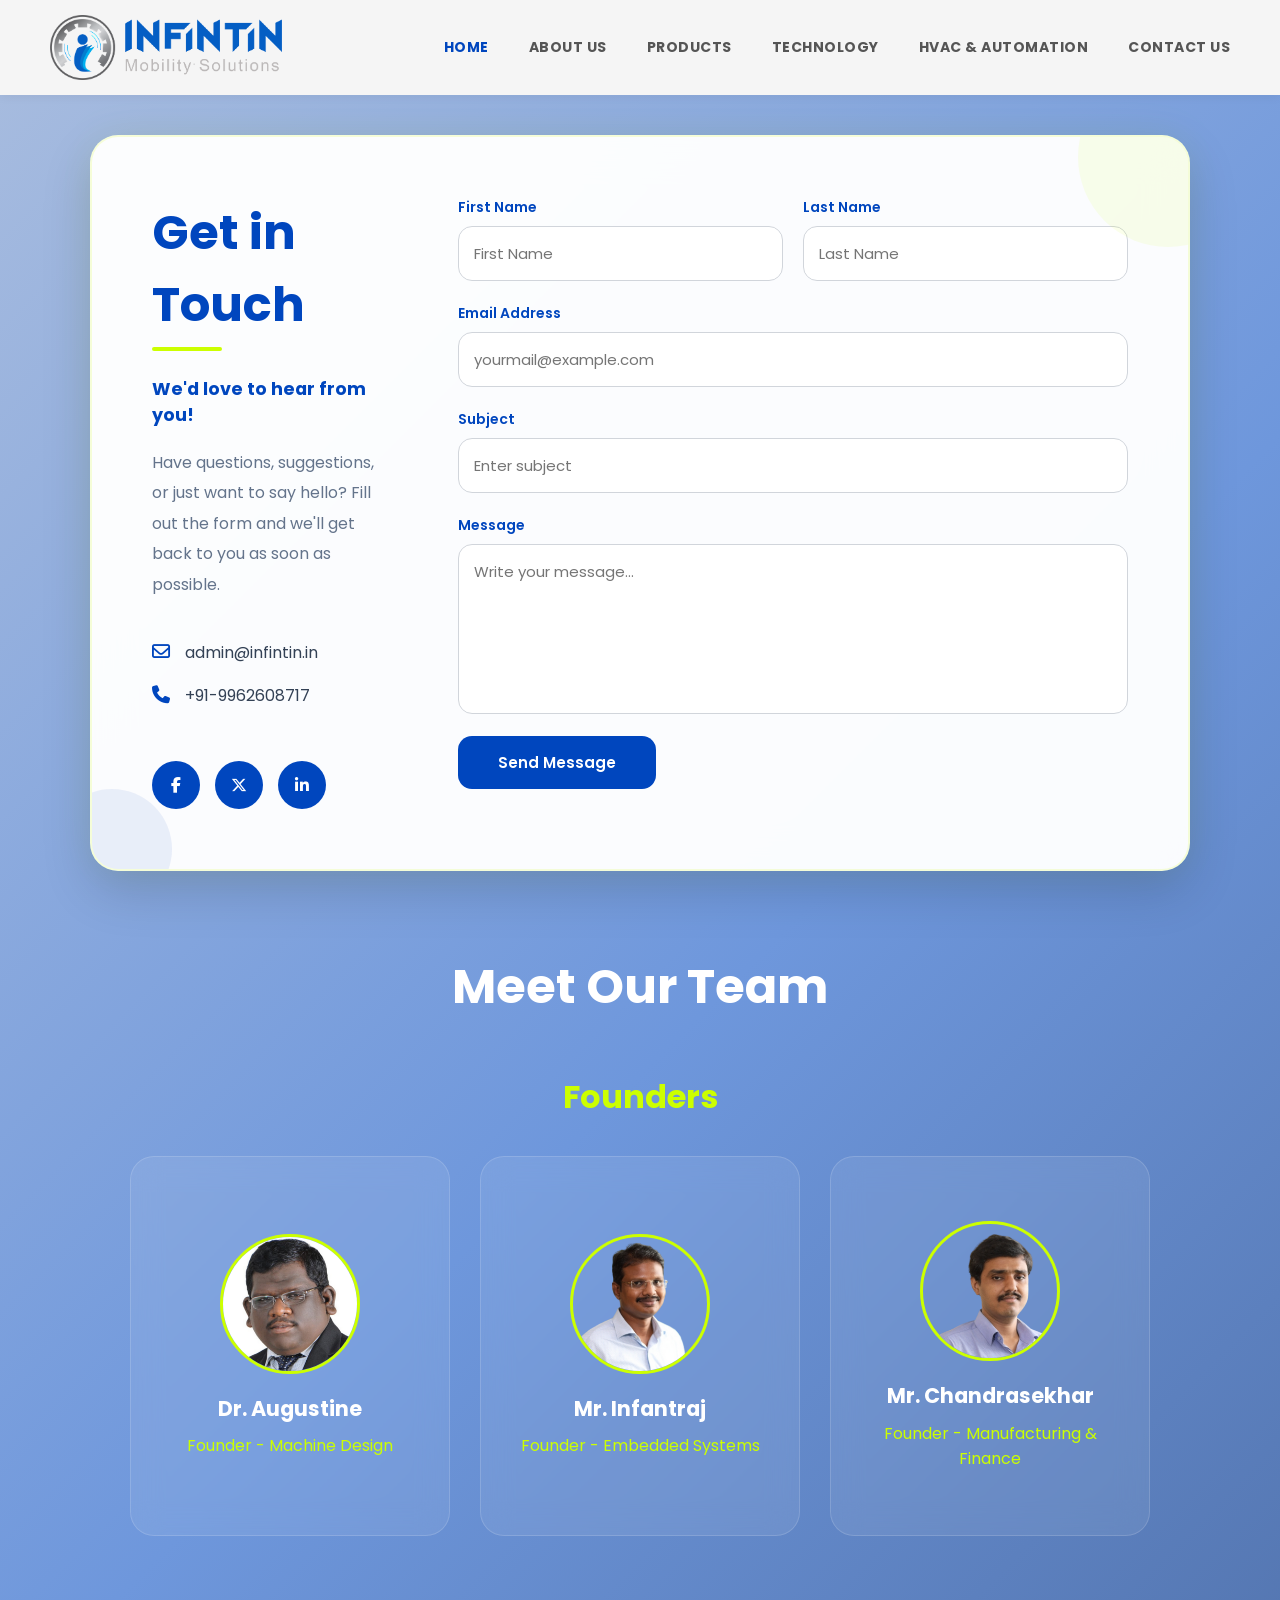
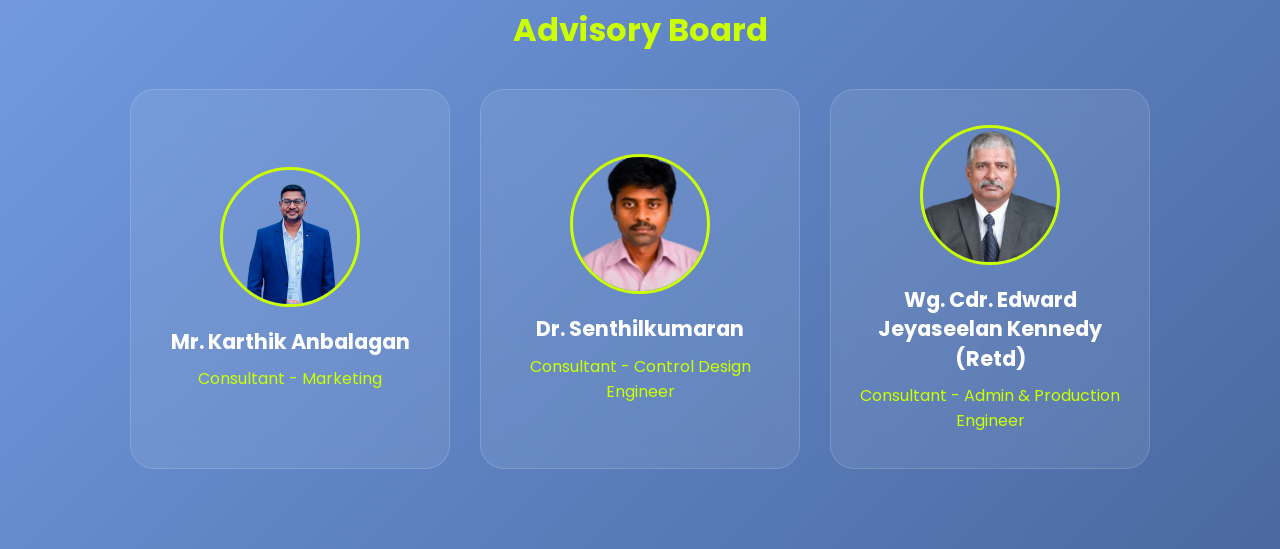
==== contact.html @ 1d56d30c "Update contact.html" ====
<!DOCTYPE html>
<html lang="en">
<head>
    <meta charset="UTF-8">
    <meta name="viewport" content="width=device-width, initial-scale=1.0">
    <title>Contact Us</title>

    <link rel="stylesheet" href="https://cdnjs.cloudflare.com/ajax/libs/font-awesome/6.5.1/css/all.min.css">
    <link rel="stylesheet" href="contact.css">
</head>
<body>

    <header style="position: sticky; top: 0; z-index: 1000; margin-bottom: 0; padding-bottom: 0;">
        <div class="container nav-container">
            <div class="logo">
                <img src="./images/logov1.png" alt="INFINITIN Logo">
            </div>
            <nav>
                <a href="./index.html" class="active">Home</a>
                <a href="index.html#aboutus">About Us</a>
                <a href="index.html#products">Products</a>
                <a href="index.html#tech-edge">Technology</a>
                <a href="./hvac.html">HVAC & Automation</a>
                <a href="./contact.html">Contact Us</a>
            </nav>
        </div>
    </header>

    <section class="contact-section">
        <div class="contact-container">

            <div class="contact-info">
                <h1>Get in Touch</h1>
                <p class="subtitle">We'd love to hear from you!</p>
                <p class="description">
                    Have questions, suggestions, or just want to say hello?
                    Fill out the form and we'll get back to you as soon as possible.
                </p>

                <div class="contact-details">
                    <div class="detail">
                        <i class="fa-regular fa-envelope"></i>
                        <span>admin@infintin.in</span>
                    </div>
                    <div class="detail">
                        <i class="fa-solid fa-phone"></i>
                        <span>+91-9962608717</span>
                    </div>
                </div>

                <div class="social-icons">
                    <a href="#"><i class="fab fa-facebook-f"></i></a>
                    <a href="#"><i class="fab fa-x-twitter"></i></a>
                    <a href="https://www.linkedin.com/company/infintin/"><i class="fab fa-linkedin-in"></i></a>
                </div>
            </div>

            <div class="contact-form">
                <form id="contactForm">
                    <div class="row">
                        <div class="input-group">
                            <label>First Name</label>
                            <input type="text" name="firstName" placeholder="First Name" required>
                        </div>
                        <div class="input-group">
                            <label>Last Name</label>
                            <input type="text" name="lastName" placeholder="Last Name" required>
                        </div>
                    </div>

                    <div class="input-group">
                        <label>Email Address</label>
                        <input type="email" name="email" placeholder="yourmail@example.com" required>
                    </div>

                    <div class="input-group">
                        <label>Subject</label>
                        <input type="text" name="subject" placeholder="Enter subject" required>
                    </div>

                    <div class="input-group">
                        <label>Message</label>
                        <textarea name="message" rows="6" placeholder="Write your message..." required></textarea>
                    </div>

                    <button type="submit" class="btn">
                        Send Message
                    </button>
                </form>
            </div>

        </div>
    </section>

    <section class="team-section">
        <h2 class="team-main-title">Meet Our Team</h2>
        <h3 class="team-subtitle">Founders</h3>

        <div class="team-grid">
            <div class="team-card">
                <div class="card-front">
                    <img src="images/founder1.png" alt="Dr. Augustine">
                    <h3>Dr. Augustine</h3>
                    <p>Founder - Machine Design</p>
                </div>
                <div class="card-back">
                    <h3>Dr. Augustine</h3>
                    <p>
                        He has expertise in Design, development and testing of Switched Reluctance Motor, Structural behavior of electric motor, Thermal behavior of electric motor, Material analysis for electric motor.
                    </p>
                    <a href="https://www.linkedin.com/in/mg-augustine/" class="linkedin-btn" target="_blank">
                        <i class="fab fa-linkedin-in"></i>
                    </a>
                </div>
            </div>

            <div class="team-card">
                <div class="card-front">
                    <img src="images/founder2.png" alt="Mr. Infantraj">
                    <h3>Mr. Infantraj</h3>
                    <p>Founder - Embedded Systems</p>
                </div>
                <div class="card-back">
                    <h3>Mr. Infantraj</h3>
                    <p>
                       He has expertise in Design, development and testing of PM BLDC motor, Modelling and analysis of Fuel cell, Machine learning & Deep learning applications to condition monitoring of electrical motors.
                    </p>
                    <a href="https://www.linkedin.com/in/ainfantraj/" class="linkedin-btn" target="_blank">
                        <i class="fab fa-linkedin-in"></i>
                    </a>
                </div>
            </div>

            <div class="team-card">
                <div class="card-front">
                    <img src="images/founder3.png" alt="Mr. Chandrasekhar">
                    <h3>Mr. Chandrasekhar</h3>
                    <p>Founder - Manufacturing & Finance</p>
                </div>
                <div class="card-back">
                    <h3>Mr. Chandrasekhar</h3>
                    <p>
                        Experience in design of machine components and simulation for structural and thermal analysis. Worked on project management and mechatronics systems.
                    </p>
                    <a href="LINKEDIN_URL_3" class="linkedin-btn" target="_blank">
                        <i class="fab fa-linkedin-in"></i>
                    </a>
                </div>
            </div>
        </div>

        <h3 class="team-subtitle advisory">Advisory Board</h3>

        <div class="team-grid">
            <div class="team-card">
                <div class="card-front">
                    <img src="images/advisor1.png" alt="Mr. Karthik Anbalagan">
                    <h3>Mr. Karthik Anbalagan</h3>
                    <p>Consultant - Marketing</p>
                </div>
                <div class="card-back">
                    <h3>Marketing Expert</h3>
                    <p style="font-size: small;">
                        He is a seasoned marketing strategist with over two decades of experience in helping brands scale through sharp positioning, compelling storytelling, and sales-driven campaigns. With a strong foundation in branding, digital marketing, and go-to-market (GTM) strategy, he has successfully guided startups and established businesses across industries—ranging from FinTech, Manufacturing, to Consumer Goods.
                    </p>
                </div>
            </div>

            <div class="team-card">
                <div class="card-front">
                    <img src="images/advisor2.png" alt="Dr. Senthilkumaran">
                    <h3>Dr. Senthilkumaran</h3>
                    <p>Consultant - Control Design Engineer</p>
                </div>
                <div class="card-back">
                    <h3>Control Systems Specialist</h3>
                    <p>
                        He has expertise in Design, Applied Electronics and System Dynamics for Control, Feedback Control Systems in robotics and autonomous machines. By integrating advanced control mechanisms with real-world engineering challenges, his research drives innovation in automation and intelligent systems.
                    </p>
                </div>
            </div>

            <div class="team-card">
                <div class="card-front">
                    <img src="images/advisor3.png" alt="Wg. Cdr. Edward Jeyaseelan Kennedy">
                    <h3>Wg. Cdr. Edward Jeyaseelan Kennedy (Retd)</h3>
                    <p>Consultant - Admin & Production Engineer</p>
                </div>
                <div class="card-back">
                    <h3>Operations Advisor</h3>
                    <p style="font-size: small;">
                        He Is a graduate in Mechanical Engineering and Post Graduate in Manufacturing Technology. Served in the Indian Airforce for 23 years. An expert in maintenance of MI-8 and MI-17 helicopters and overhaul of aero-engines during which gained expertise in machining, NDT, balancing of rotors, micrometry, thermal spraying, heat treatment, formulation of work packages and records.
                    </p>
                </div>
            </div>
        </div>
    </section>

    <script>
        document.getElementById('contactForm').addEventListener('submit', function(e) {
            e.preventDefault(); // Stop the page from refreshing

            const submitButton = this.querySelector('.btn');
            submitButton.textContent = 'Sending...';
            submitButton.disabled = true;

            const formData = new FormData(this);
            
            // Submits to your verified Formspree ID
            fetch('https://formspree.io/f/mjgdlvep', {
                method: 'POST',
                body: formData,
                headers: {
                    'Accept': 'application/json'
                }
            })
            .then(response => {
                if (response.ok) {
                    alert('Thank you for connecting with us!! Your message has been sent📬');
                    this.reset(); // Clear the form fields upon success
                } else {
                    alert('Oops! There was a problem submitting your form.');
                }
            })
            .catch(error => {
                alert('Network error. Please try again later.');
            })
            .finally(() => {
                submitButton.textContent = 'Send Message';
                submitButton.disabled = false;
            });
        });
    </script>

</body>
</html>
---- contact.css ----
@import url('https://fonts.googleapis.com/css2?family=Poppins:wght@300;400;500;600;700&display=swap');

:root{
    --primary:#0046be;
    --primary-dark:#003799;
    --accent:#ccff00;
    --accent-dark:#b8e600;
    --white:#ffffff;
    --text:#1e293b;
    --muted:#64748b;
}
*{
    margin:0;
    padding:0;
    box-sizing:border-box;
}

html, body{
    width:100%;
    overflow-x:hidden;
}

*{
    margin:0;
    padding:0;
    box-sizing:border-box;
    font-family:'Poppins',sans-serif;
}
/* HEADER */
/* HEADER */

header{
    position:sticky;
    top:0;
    z-index:1000;

    width:100%;
    background:#f5f5f5;

    margin:0;
    padding:0;

    box-shadow:0 2px 10px rgba(0,0,0,0.05);
}

.nav-container{
    width:100%;
    padding:15px 50px;

    display:flex;
    justify-content:space-between;
    align-items:center;
}

.logo img{
    height:65px;
    width:auto;
    display:block;
}

nav{
    display:flex;
    align-items:center;
    gap:40px;
}

nav a{
    text-decoration:none;
    color:#555;
    font-size:14px;
    font-weight:700;
    text-transform:uppercase;
    letter-spacing:0.5px;

    transition:color .3s ease;
}

nav a:hover{
    color:#0046be;
}

nav a.active{
    color:#0046be;
}
/* --- Responsive Layout Adjustments --- */
@media (max-width: 992px) {
    .nav-container {
        flex-direction: column; /* Stacks logo above link menu on mid-size/tablets */
        text-align: center;
        padding: 10px 0;
    }
    nav {
        justify-content: center;
        gap: 15px;
    }

}

@media (max-width: 480px) {
    nav {
        gap: 10px 15px; /* Adds clean spacing block wrap on narrow mobile viewports */
    }
    nav a {
        font-size: 11px; /* Slightly scaled-down link menu items for small devices */
    }
}
body{
    margin:0;
    padding:0;
    min-height:100vh;

    background:
    linear-gradient(
        135deg,
        #9cb3dadd 0%,
        #6e97dc 50%,
        #4a69a0 100%
    );
}

.contact-section{
    padding-top:40px;
    padding-left:40px;
    padding-right:40px;

    width:100%;
    display:flex;
    justify-content:center;
}

.contact-container{
    width:1100px;
    padding:60px;
    display:flex;
    gap:70px;

    position:relative;
    overflow:hidden;

    background:rgba(255,255,255,0.97);
    backdrop-filter:blur(20px);

    border-radius:28px;
    border:2px solid rgba(204,255,0,0.15);

    box-shadow:
    0 20px 50px rgba(0,0,0,0.15),
    0 0 40px rgba(204,255,0,0.08);

    transition:all .4s ease;
}

.contact-container:hover{
    transform:translateY(-8px);

    box-shadow:
    0 30px 60px rgba(0,0,0,0.18),
    0 0 60px rgba(204,255,0,0.25);
}

/* Decorative circles */

.contact-container::before{
    content:'';
    position:absolute;

    width:180px;
    height:180px;

    background:var(--accent);
    border-radius:50%;

    top:-70px;
    right:-70px;

    opacity:.08;
}

.contact-container::after{
    content:'';
    position:absolute;

    width:120px;
    height:120px;

    background:var(--primary);
    border-radius:50%;

    bottom:-40px;
    left:-40px;

    opacity:.08;
}

.contact-info{
    flex:1;
    display:flex;
    flex-direction:column;
    justify-content:center;
}

.contact-info h1{
    font-size:3rem;
    color:var(--primary);
    margin-bottom:15px;
    position:relative;
    width:fit-content;
    transition:.4s;
}

.contact-info h1::after{
    content:'';
    position:absolute;
    left:0;
    bottom:-10px;

    width:70px;
    height:4px;

    border-radius:50px;
    background:var(--accent);

    transition:.4s;
}

.contact-info h1:hover{
    text-shadow:
    0 0 15px rgba(204,255,0,.5);
}

.contact-info h1:hover::after{
    width:130px;
}

.subtitle{
    margin-top:20px;
    margin-bottom:20px;

    color:var(--primary);
    font-size:1.1rem;
    font-weight:700;
}

.description{
    color:var(--muted);
    line-height:1.9;
    max-width:360px;
}

.contact-details{
    margin-top:40px;
}

.detail{
    display:flex;
    align-items:center;
    gap:15px;
    margin-bottom:18px;
    color:#334155;
}

.detail i{
    color:var(--primary);
    font-size:18px;
    transition:.3s;
}

.detail:hover i{
    color:var(--accent);
    transform:scale(1.2);
}

.social-icons{
    display:flex;
    gap:15px;
    margin-top:35px;
}

.social-icons a{
    width:48px;
    height:48px;

    display:flex;
    align-items:center;
    justify-content:center;

    text-decoration:none;

    background:var(--primary);
    color:white;

    border-radius:50%;

    transition:all .4s ease;
}

.social-icons a:hover{
    background:var(--accent);
    color:var(--primary);

    transform:
    translateY(-8px)
    rotate(360deg)
    scale(1.15);

    box-shadow:
    0 10px 25px rgba(204,255,0,.5);
}

.contact-form{
    flex:1.2;
}

.row{
    display:flex;
    gap:20px;
}

.input-group{
    display:flex;
    flex-direction:column;
    width:100%;
    margin-bottom:22px;
}

.input-group label{
    margin-bottom:8px;
    color:var(--primary);
    font-size:14px;
    font-weight:600;
}

.input-group input,
.input-group textarea{
    padding:15px;
    border:1px solid #d1d5db;
    border-radius:14px;

    background:white;

    font-size:15px;

    transition:.3s;
}

.input-group input:hover,
.input-group textarea:hover{
    border-color:var(--primary);
}

.input-group input:focus,
.input-group textarea:focus{
    outline:none;

    border-color:var(--accent);

    box-shadow:
    0 0 0 4px rgba(204,255,0,.25),
    0 8px 20px rgba(0,70,190,.12);
}

textarea{
    resize:none;
}

.btn{
    position:relative;
    overflow:hidden;

    padding:15px 40px;

    border:none;
    border-radius:14px;

    background:var(--primary);
    color:white;

    font-size:15px;
    font-weight:600;

    cursor:pointer;

    transition:.4s;
}

.btn::before{
    content:'';
    position:absolute;

    top:0;
    left:-100%;

    width:100%;
    height:100%;

    background:
    linear-gradient(
        90deg,
        transparent,
        rgba(255,255,255,.4),
        transparent
    );

    transition:.6s;
}

.btn:hover::before{
    left:100%;
}

.btn:hover{
    background:var(--primary-dark);

    transform:translateY(-4px);

    box-shadow:
    0 15px 30px rgba(0,70,190,.4),
    0 0 25px rgba(204,255,0,.35);
}

@media(max-width:900px){

    .contact-container{
        flex-direction:column;
        padding:35px;
    }

    .row{
        flex-direction:column;
        gap:0;
    }

    .contact-info h1{
        font-size:2.3rem;
    }
}
/* TEAM SECTION */

.team-section{
    width:1100px;
    margin:80px auto;
    padding-left:40px;
    padding-right:40px;
}

.team-main-title{
    text-align:center;
    color:white;
    font-size:3rem;
    margin-bottom:50px;
}

.team-subtitle{
    text-align:center;
    color:#ccff00;
    font-size:2rem;
    margin-bottom:35px;
}

.advisory{
    margin-top:70px;
}

.team-grid{
    display:grid;
    grid-template-columns:repeat(3,1fr);
    gap:30px;
}

.team-card{
    position:relative;
    height:380px;
    border-radius:24px;
    overflow:hidden;

    background:rgba(255,255,255,0.08);
    backdrop-filter:blur(15px);

    border:1px solid rgba(255,255,255,0.15);

    transition:0.4s ease;
}

.team-card:hover{
    transform:translateY(-10px);

    box-shadow:
    0 15px 35px rgba(0,70,190,0.35),
    0 0 30px rgba(204,255,0,0.2);
}

.card-front{
    height:100%;
    display:flex;
    flex-direction:column;
    justify-content:center;
    align-items:center;
    text-align:center;
    padding:25px;
}

.card-front img{
    width:140px;
    height:140px;
    object-fit:cover;
    border-radius:50%;
    border:3px solid #ccff00;
    margin-bottom:20px;
}

.card-front h3{
    color:white;
    font-size:1.3rem;
    margin-bottom:10px;
    line-height:1.4;
}

.card-front p{
    color:#ccff00;
    font-size:1rem;
}

.card-back{
    position:absolute;
    left:0;
    right:0;
    bottom:-100%;

    height:100%;
    padding:30px;

    background:rgba(0,70,190,0.96);

    display:flex;
    flex-direction:column;
    justify-content:center;
    align-items:center;

    text-align:center;

    transition:0.4s ease;
}

.team-card:hover .card-back{
    bottom:0;
}

.card-back h3{
    color:#ccff00;
    margin-bottom:15px;
}

.card-back p{
    color:white;
    line-height:1.7;
}

@media(max-width:1200px){

    .team-section{
        width:90%;
    }

    .team-grid{
        grid-template-columns:repeat(2,1fr);
    }
}

@media(max-width:768px){

    .team-grid{
        grid-template-columns:1fr;
    }

    .team-main-title{
        font-size:2.2rem;
    }

    .team-subtitle{
        font-size:1.5rem;
    }
}
.linkedin-btn{
    margin-top:20px;

    width:45px;
    height:45px;

    display:flex;
    align-items:center;
    justify-content:center;

    border-radius:50%;

    background:#ccff00;
    color:#0046be;

    text-decoration:none;

    transition:all .3s ease;
}

.linkedin-btn i{
    font-size:1.1rem;
}

.linkedin-btn:hover{
    transform:translateY(-4px) scale(1.1);

    background:white;

    box-shadow:
        0 0 20px rgba(204,255,0,.6),
        0 0 35px rgba(204,255,0,.3);
}
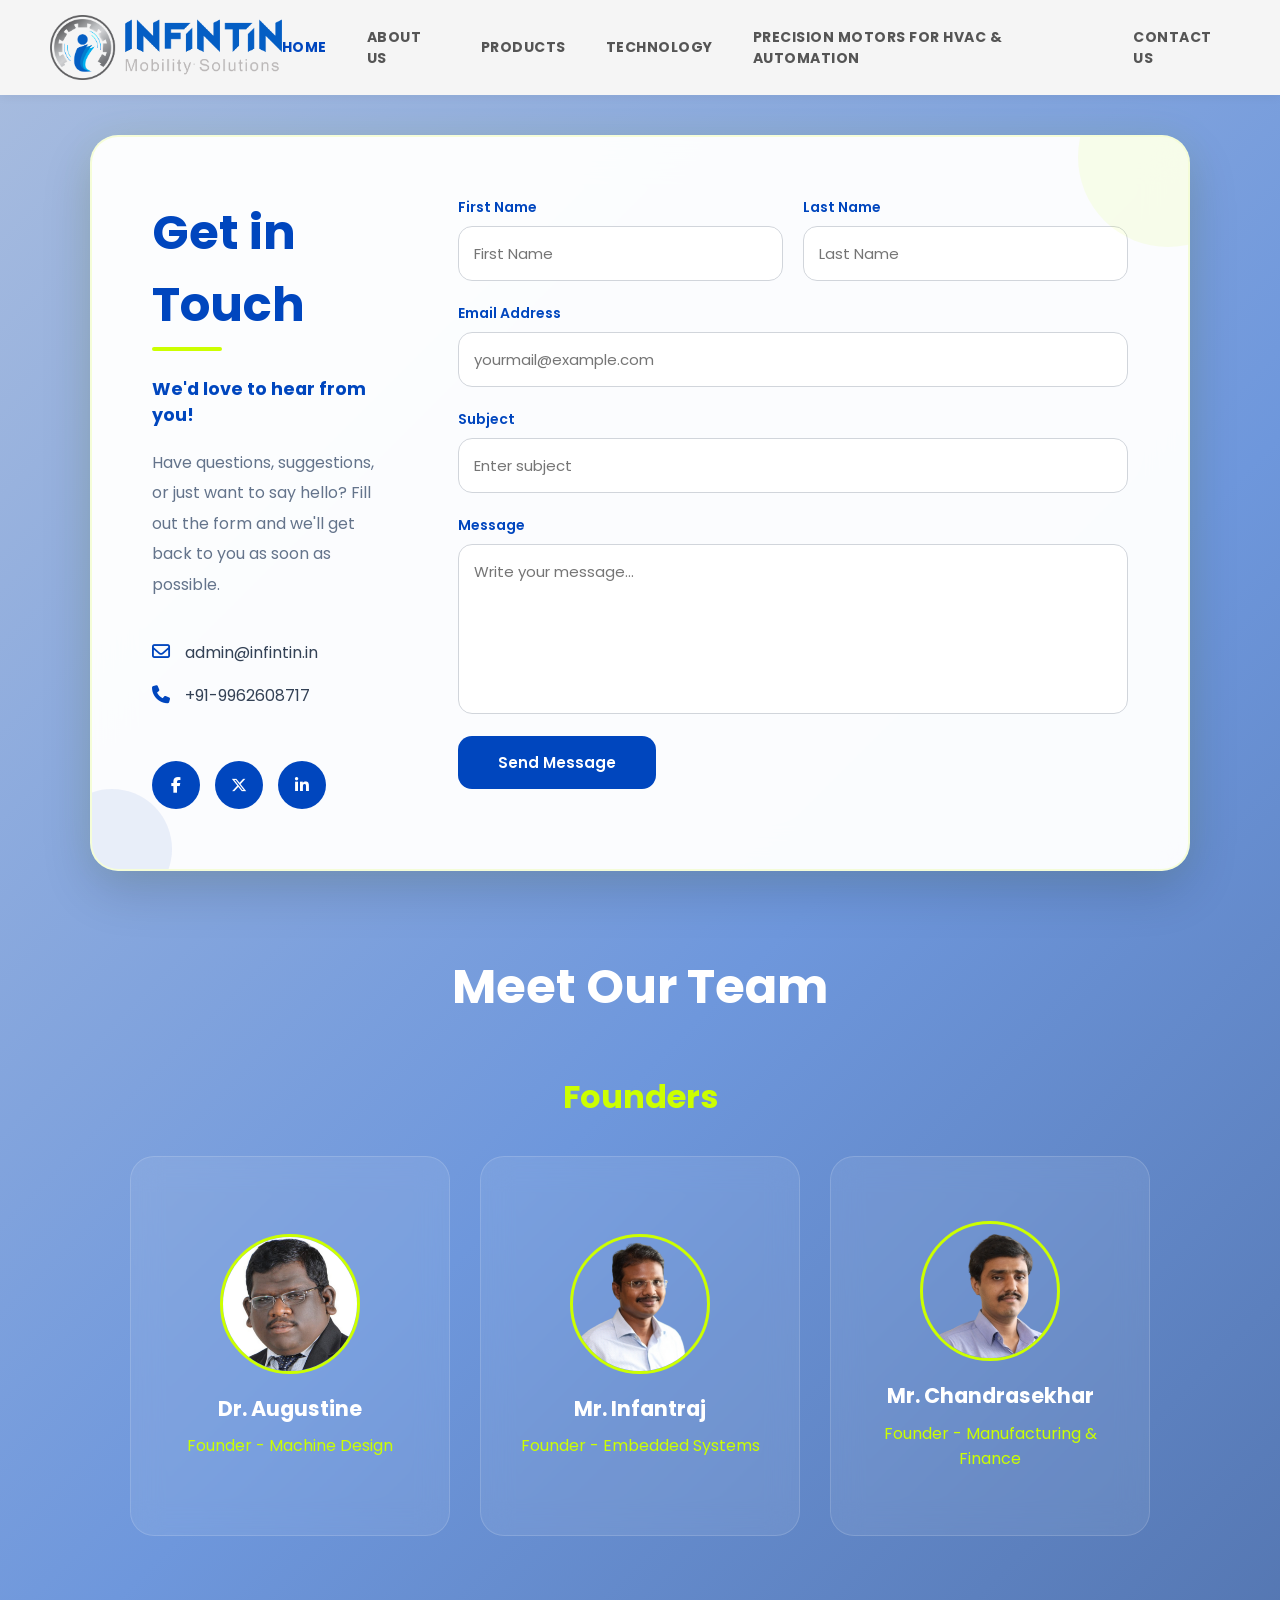
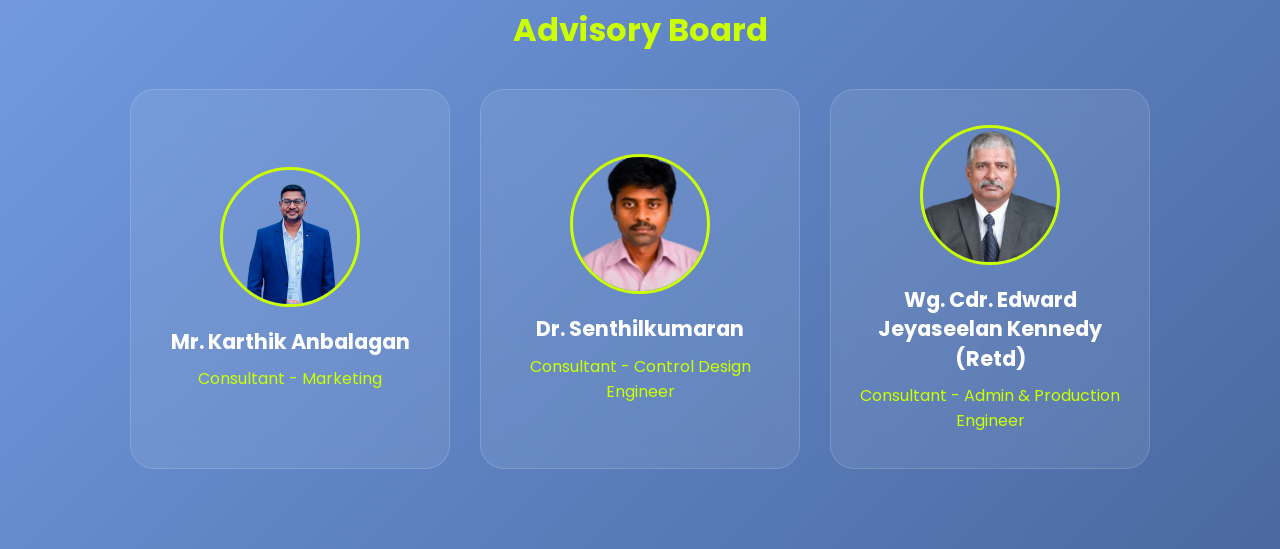
==== commit dc87a41d: "Update contact.html" ====
--- a/contact.html
+++ b/contact.html
@@ -20,7 +20,7 @@
                 <a href="index.html#aboutus">About Us</a>
                 <a href="index.html#products">Products</a>
                 <a href="index.html#tech-edge">Technology</a>
-                <a href="./hvac.html">HVAC & Automation</a>
+                <a href="./hvac.html">Precision Motors for HVAC & Automation</a>
                 <a href="./contact.html">Contact Us</a>
             </nav>
         </div>
--- a/contact.css
+++ b/contact.css
@@ -9,11 +9,6 @@
     --text:#1e293b;
     --muted:#64748b;
 }
-*{
-    margin:0;
-    padding:0;
-    box-sizing:border-box;
-}
 
 html, body{
     width:100%;
@@ -27,6 +22,8 @@
     font-family:'Poppins',sans-serif;
 }
 /* HEADER */
+/* HEADER */
+
 /* HEADER */
 
 header{
@@ -82,26 +79,36 @@
 nav a.active{
     color:#0046be;
 }
-/* --- Responsive Layout Adjustments --- */
-@media (max-width: 992px) {
-    .nav-container {
-        flex-direction: column; /* Stacks logo above link menu on mid-size/tablets */
+@media (max-width: 992px){
+
+    .nav-container{
+        flex-direction: column;
+        align-items: center;
+        padding: 20px 15px;
+    }
+
+    .logo{
+        margin-bottom: 15px;
+    }
+
+    .logo img{
+        height: auto;
+        max-width: 320px;
+        width: 100%;
+    }
+
+    nav{
+        display: flex;
+        flex-wrap: wrap;
+        justify-content: center;
+        gap: 15px 25px;
+        max-width: 500px;
+    }
+
+    nav a{
+        width: auto; /* Remove the 30% width */
         text-align: center;
-        padding: 10px 0;
-    }
-    nav {
-        justify-content: center;
-        gap: 15px;
-    }
-
-}
-
-@media (max-width: 480px) {
-    nav {
-        gap: 10px 15px; /* Adds clean spacing block wrap on narrow mobile viewports */
-    }
-    nav a {
-        font-size: 11px; /* Slightly scaled-down link menu items for small devices */
+        font-size: 10px;
     }
 }
 body{
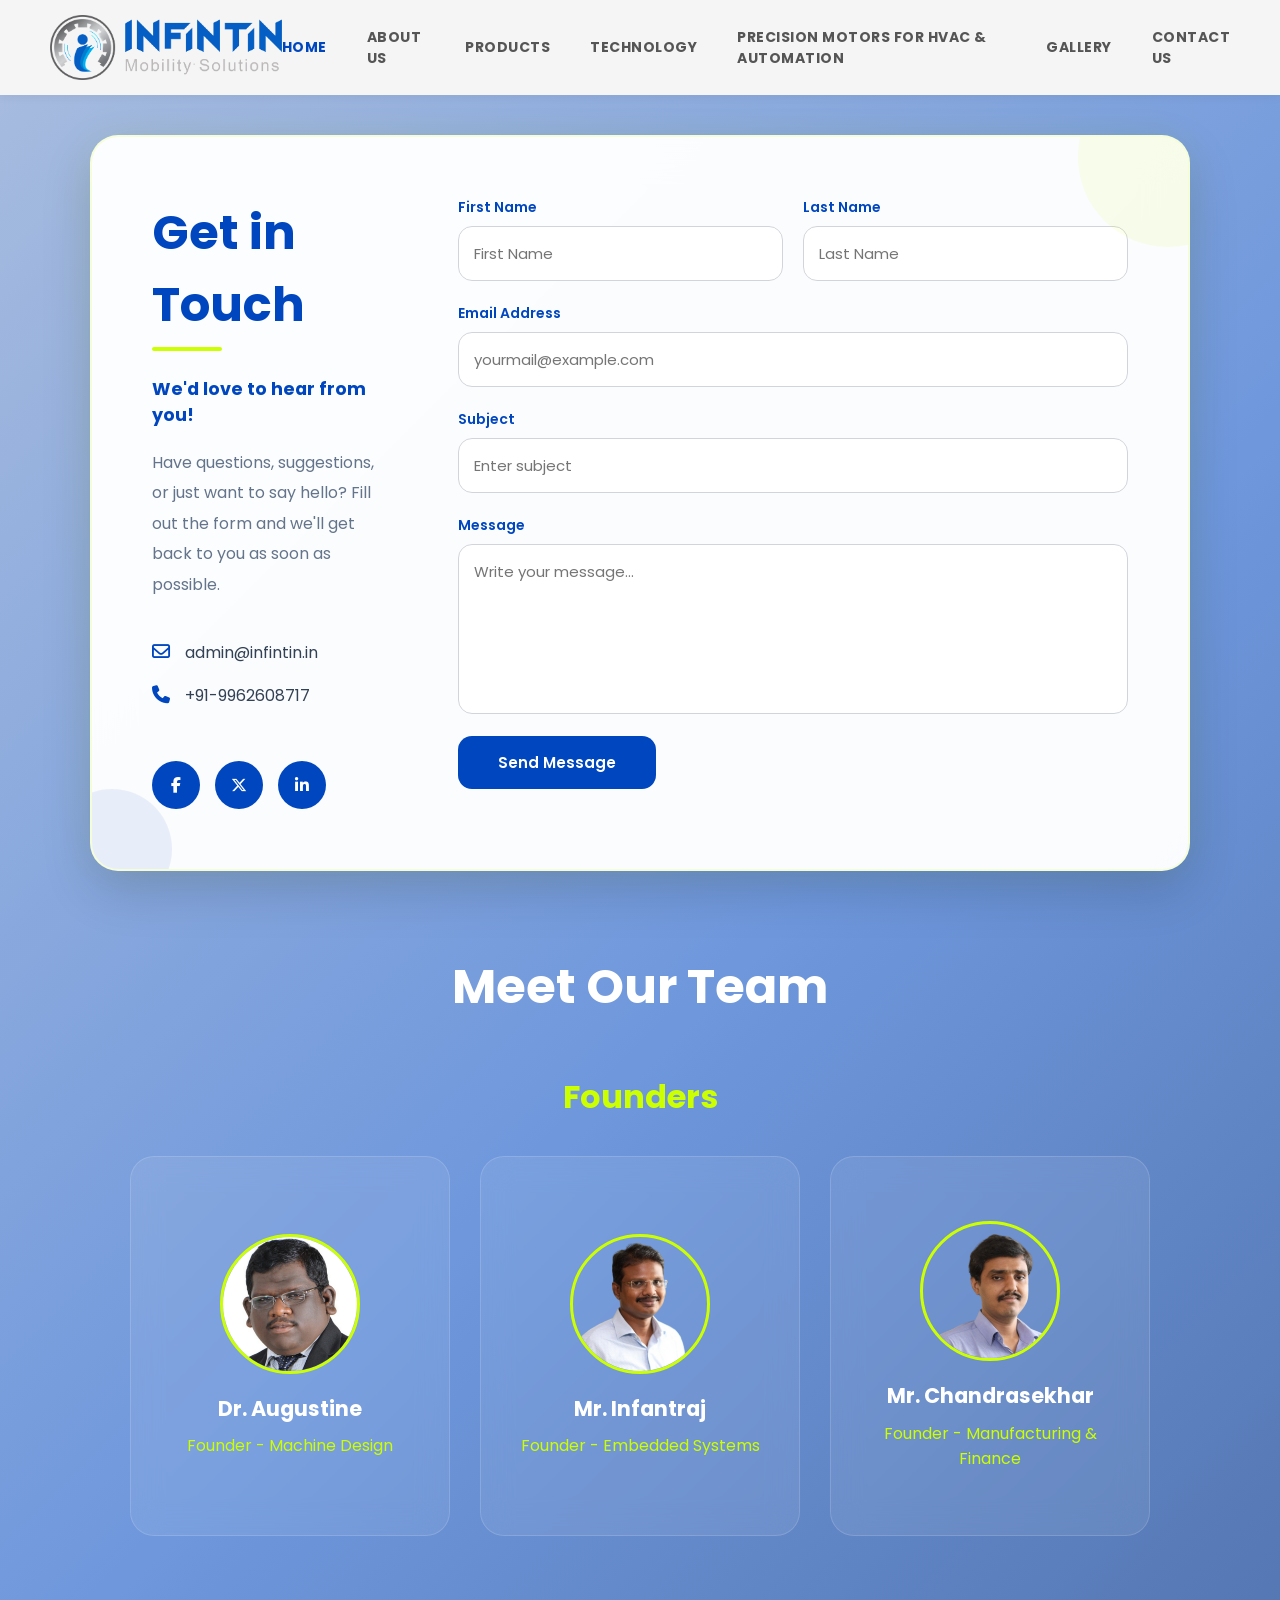
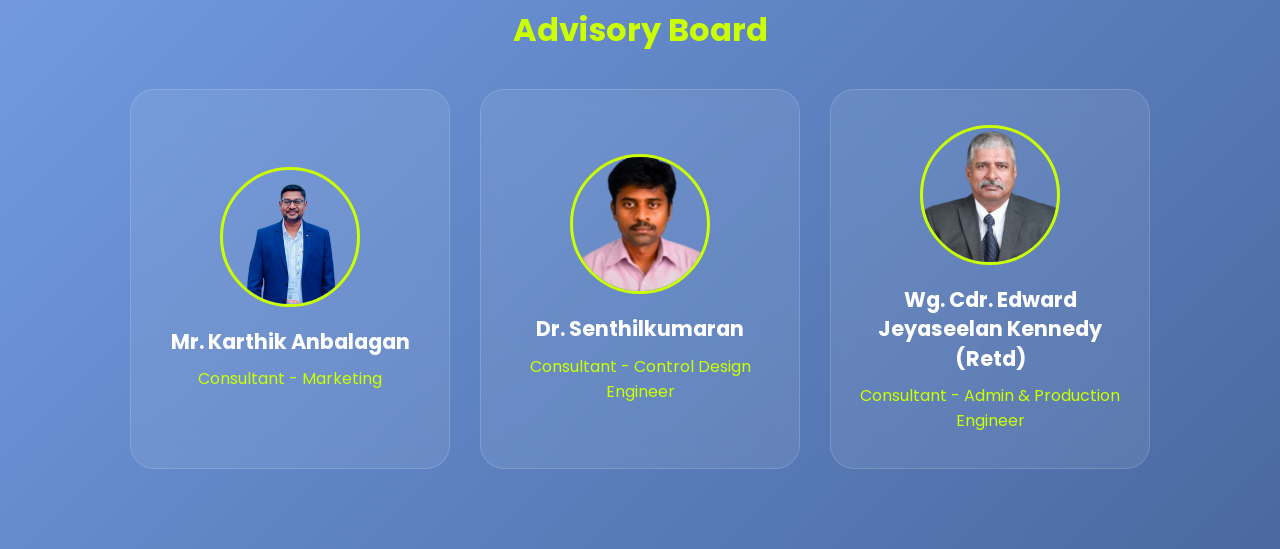
==== commit f3079be6: "gallery added" ====
--- a/contact.html
+++ b/contact.html
@@ -21,6 +21,7 @@
                 <a href="index.html#products">Products</a>
                 <a href="index.html#tech-edge">Technology</a>
                 <a href="./hvac.html">Precision Motors for HVAC & Automation</a>
+                 <a href="./gallery.html">Gallery</a>
                 <a href="./contact.html">Contact Us</a>
             </nav>
         </div>
@@ -142,7 +143,7 @@
                     <p>
                         Experience in design of machine components and simulation for structural and thermal analysis. Worked on project management and mechatronics systems.
                     </p>
-                    <a href="LINKEDIN_URL_3" class="linkedin-btn" target="_blank">
+                    <a href="https://www.linkedin.com/in/chandrasekhar-p-5a9a82227/" class="linkedin-btn" target="_blank">
                         <i class="fab fa-linkedin-in"></i>
                     </a>
                 </div>
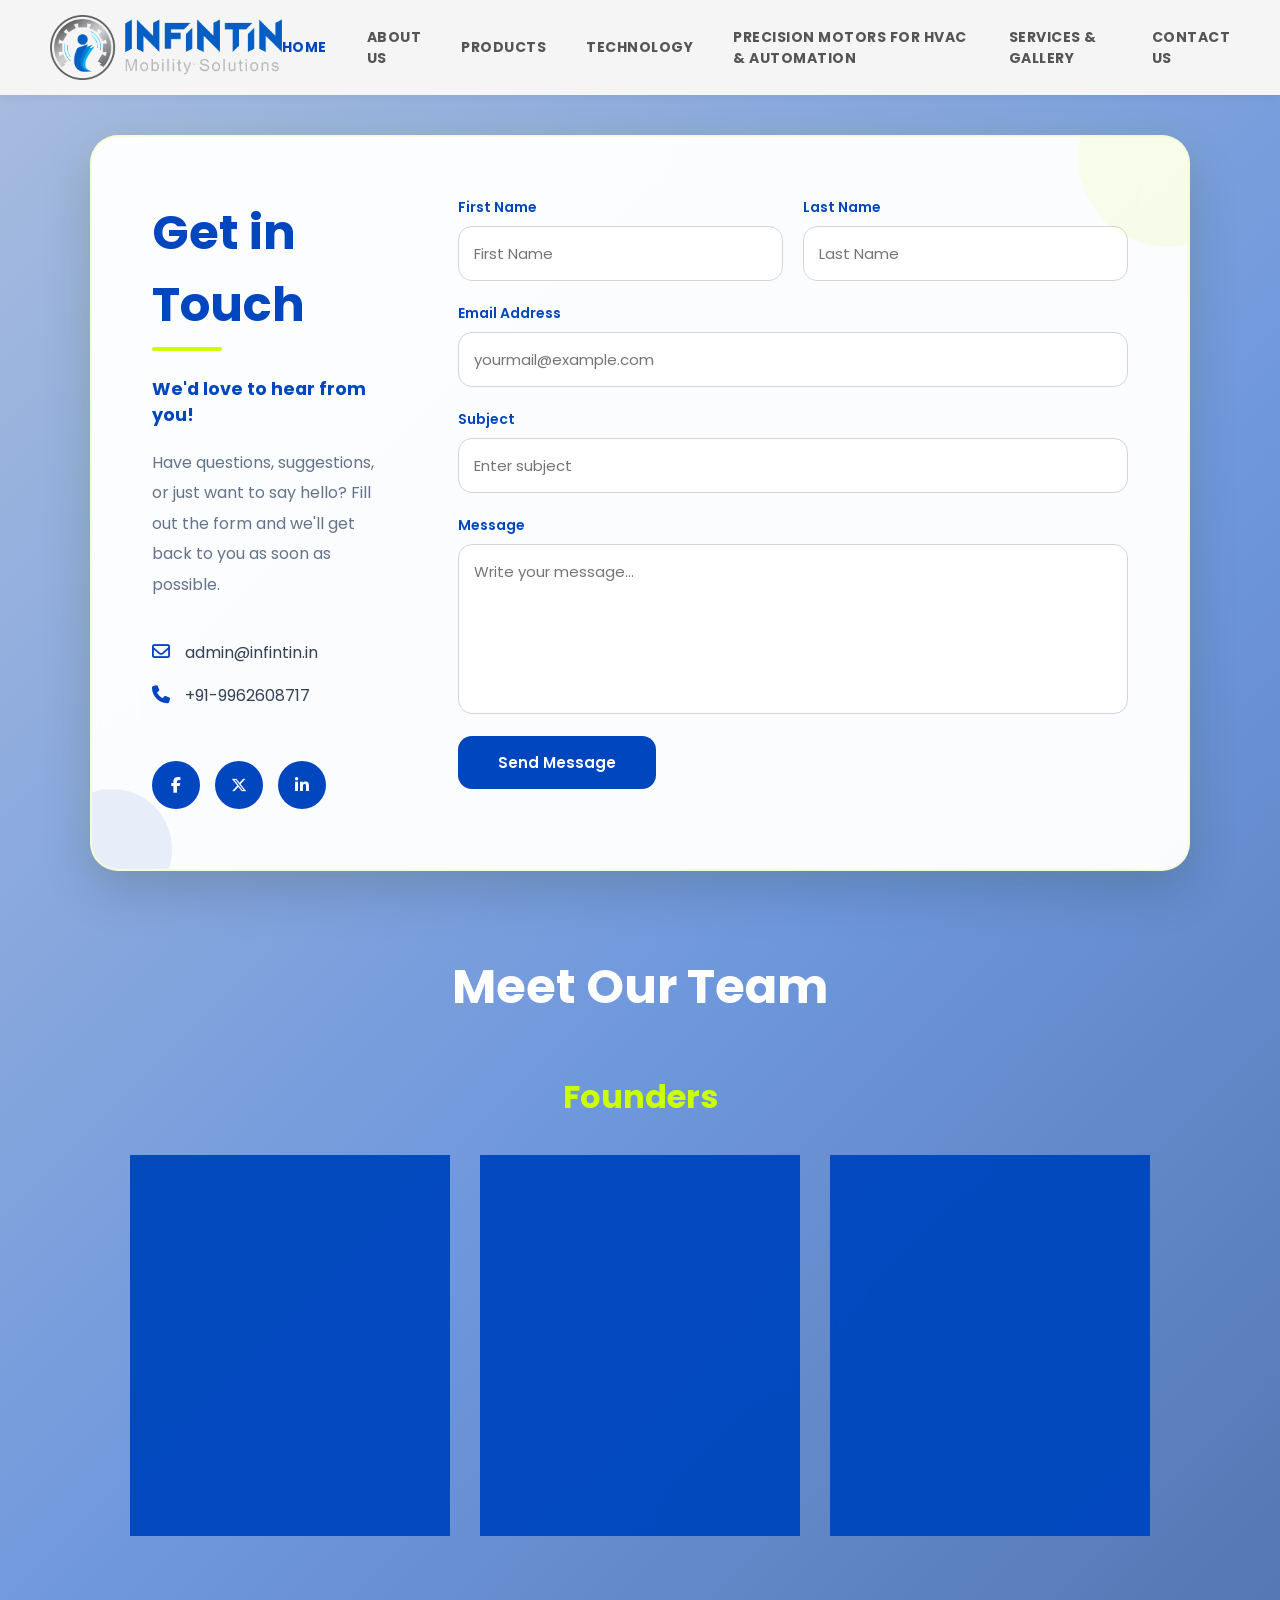
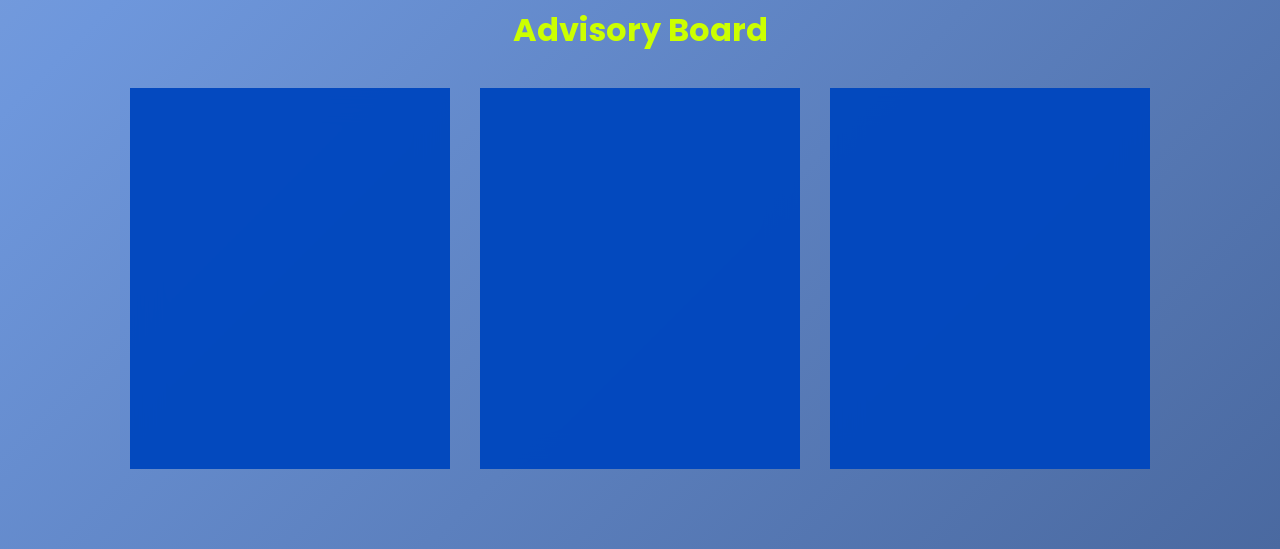
==== commit c3474204: "services added" ====
--- a/contact.html
+++ b/contact.html
@@ -21,7 +21,7 @@
                 <a href="index.html#products">Products</a>
                 <a href="index.html#tech-edge">Technology</a>
                 <a href="./hvac.html">Precision Motors for HVAC & Automation</a>
-                 <a href="./gallery.html">Gallery</a>
+                 <a href="./gallery.html">Services & Gallery</a>
                 <a href="./contact.html">Contact Us</a>
             </nav>
         </div>
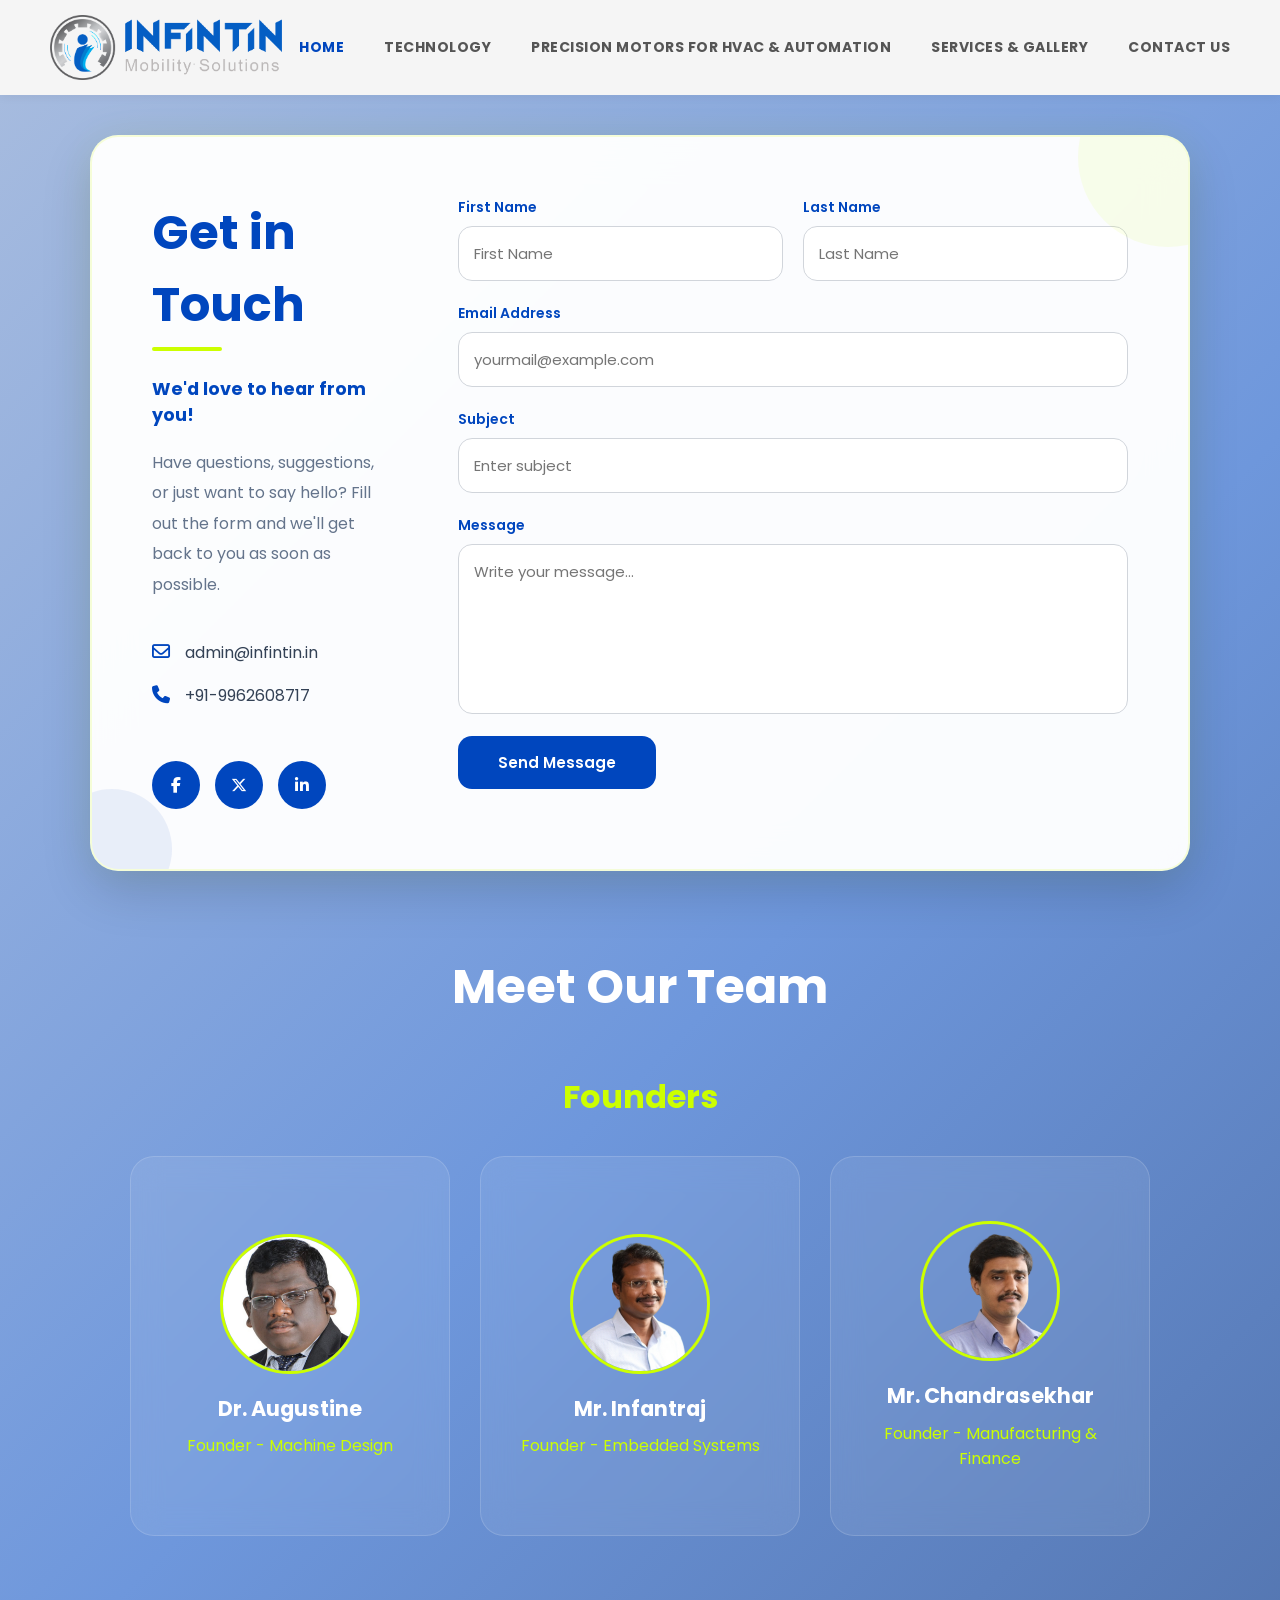
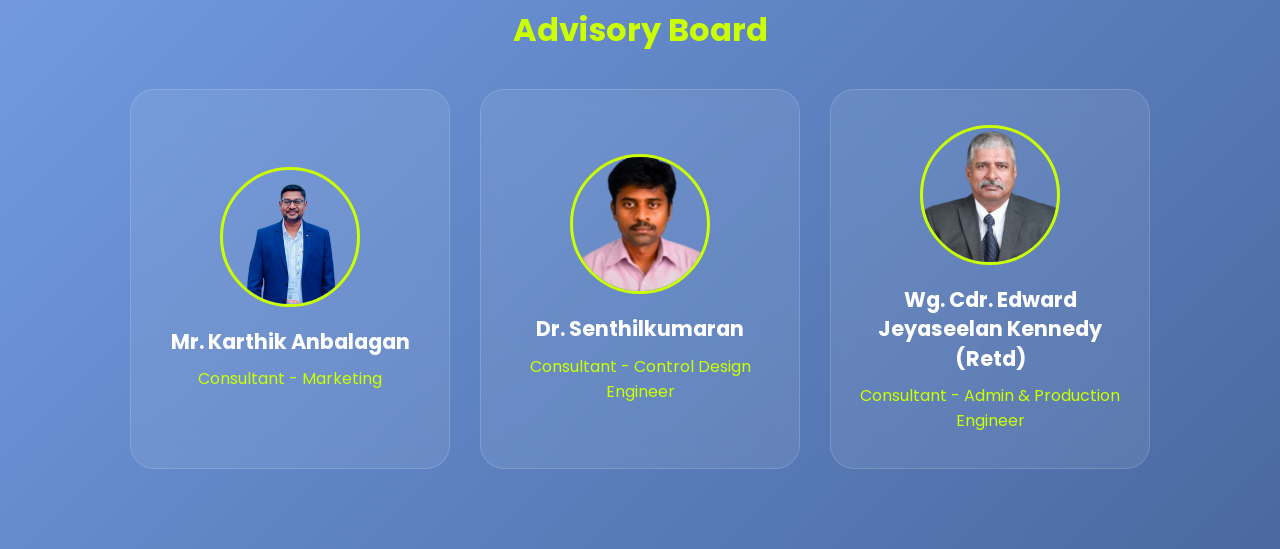
==== commit 1d5b19ba: "changes made" ====
--- a/contact.html
+++ b/contact.html
@@ -17,8 +17,6 @@
             </div>
             <nav>
                 <a href="./index.html" class="active">Home</a>
-                <a href="index.html#aboutus">About Us</a>
-                <a href="index.html#products">Products</a>
                 <a href="index.html#tech-edge">Technology</a>
                 <a href="./hvac.html">Precision Motors for HVAC & Automation</a>
                  <a href="./gallery.html">Services & Gallery</a>
